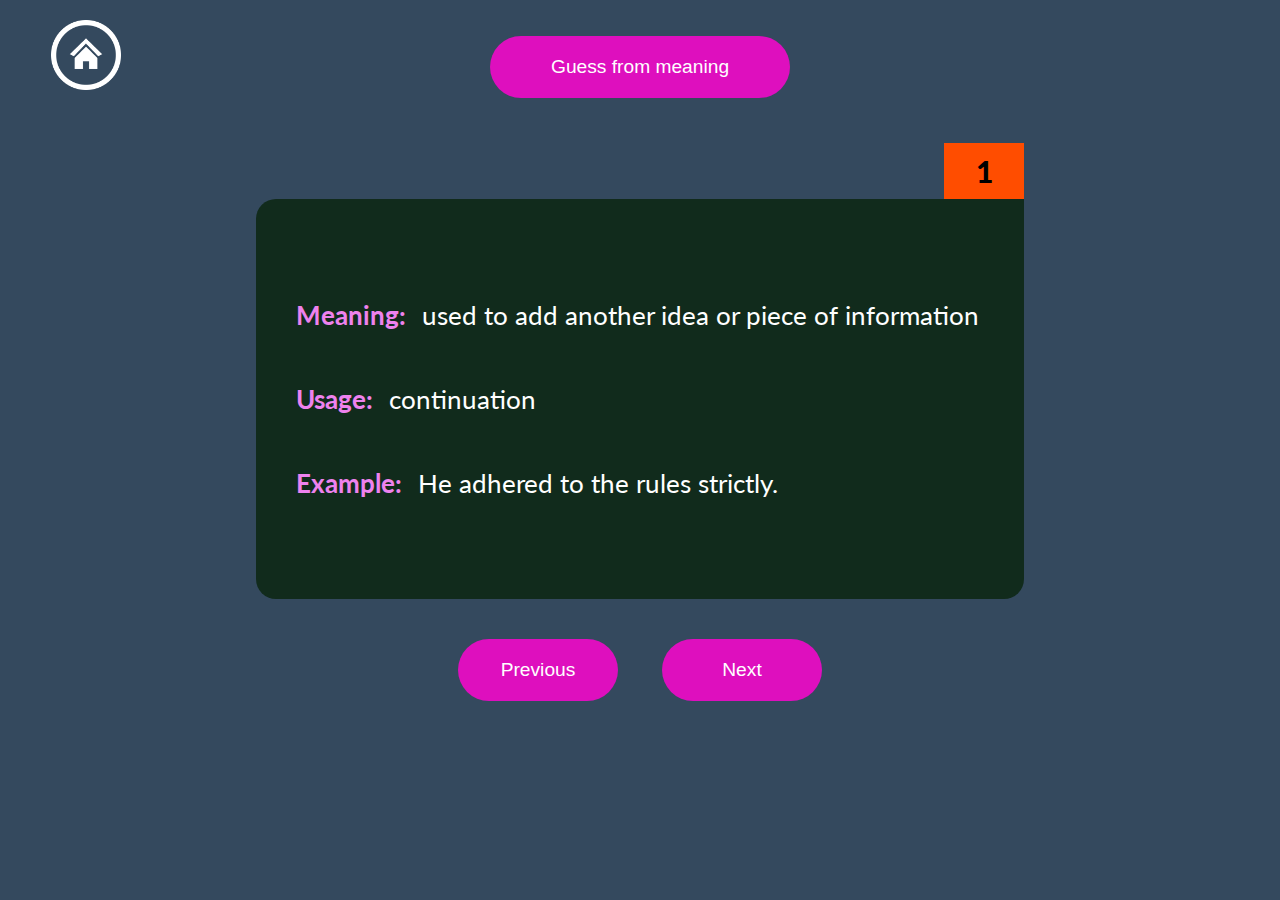
==== connector.html @ 6e9f924d "Add files via upload" ====
<!DOCTYPE html>
<html lang="en">

<head>
    <meta charset="UTF-8">
    <meta name="viewport" content="width=device-width, initial-scale=1.0">
    <title>Flashcards</title>
    <link rel="stylesheet" href="style.css">
</head>

<body>
    <a href="index.html"><img src="home-icon.png" alt="Home Page" id="home"></a>
    <div class="flashcard-container">
        <button id="flipMe">Guess from meaning</button>
        <div class="flashcard flipped" id="flashcard">
            <span id="sn">1</span>
            <div class="front">
                <p id="word">Also</p>
            </div>
            <div class="back">
                <p><span class="ext">Meaning: </span><span id="definition">used to add another idea or piece of
                        information
                    </span></p>
                    
                <p><span class="ext">Usage: </span> <span id="usage">continuation</span></p>
                <p><span class="ext">Example: </span> <span id="examples">He adhered to the rules strictly.</span></p>

            </div>
        </div>
        <div class="controls">
            <button id="previous">Previous</button>
            <button id="next">Next</button>
        </div>
    </div>
    <script src="script.js"></script>
</body>

</html>
---- style.css ----
@import url('https://fonts.googleapis.com/css2?family=Lato:wght@400;700&display=swap');
@import url('https://fonts.googleapis.com/css2?family=Lato:wght@900&display=swap');

html,
body {
    width: 100%;
    height: 100%;
    margin: 0;
    padding: 0;
    font-family: 'Lato', sans-serif;
    /* Changed font family to Lato */
    background-color: #34495e;
    /* Darker background color */
    overflow: hidden;
    /* Hide scrolling */
}

.lato-black {
    font-size: 48px;
    font-family: "Lato", sans-serif;
    font-weight: 900;
    font-style: normal;
    position: absolute;
    color: white;
    letter-spacing: 1.4px;
}

.heading{
    text-shadow: 2px 2px 2px whitesmoke;
    left: 51%;
    transform: translateX(-51%);
    top: 12%;
}

.name{
    text-shadow: 2px 2px 2px rgb(155, 0, 239);
    color: #de0fbe;
    font-size: 26px;
    top: 1%;
    right: 2%;
}

button {
    padding: 20px 40px;
    background-color: #de0fbe;
    color: white;
    border: none;
    cursor: pointer;
    border-radius: 34px;
    margin: 0 20px;
    transition: background-color 0.4s ease, transform 0.2s ease;
    font-size: 1.2em;
    width: 160px;
}

button:hover {
    background-color: #dd00ff;
    /* Darker shade on hover */
    box-shadow: -2px 2px 8px #9f07b4;
}

button:focus {
    outline: none;
    box-shadow: 2px 2px 1px #460050;
}

#flipMe {
    position: absolute;
    width: 300px;
    top: 4%;
}

.flashcard-container {
    margin: 0;
    padding: 0;
    width: 100%;
    /* Full width */
    height: 100%;
    /* Full height */
    display: flex;
    justify-content: center;
    align-items: center;
    flex-direction: column;
}

.flashcard {
    width: 60%;
    /* Use 90% for smaller screens */
    height: 80%;
    /* Adjust height to make it responsive */
    max-height: 400px;
    /* Optional: set a max height */
    background: transparent;
    /* Changed to white for contrast */
    /* Increased border radius */
    display: flex;
    justify-content: center;
    align-items: center;
    text-align: center;
    position: relative;
    transform-style: preserve-3d;
    transition: transform 0.8s cubic-bezier(0.25, 0.1, 0.25, 1), box-shadow 0.5s ease-in-out;
    /* Smoother transitions */
    cursor: pointer;
}

#sn {
    width: 60px;
    height: 36px;
    font-size: 30px;
    font-weight: 900;
    position: absolute;
    z-index: 5;
    top: -56px;
    right: 0;
    background-color: #ff4d00;
    padding: 10px;
    text-align: center;
}

.flashcard .front,
.flashcard .back {
    border: none;
    position: absolute;
    width: 100%;
    height: 100%;
    font-size: 40px;
    backface-visibility: hidden;
    display: flex;
    justify-content: center;
    flex-direction: column;
    padding: 40px;
    /* Increased padding */
    box-sizing: border-box;
    outline: none;
}

.flashcard .back {
    text-align: left;
    align-items: start;
    font-size: 26px;
}

.ext {
    font-weight: bold;
    color: violet;
    margin-right: 10px;
}

.flashcard .front {
    background-color: #004574;
    /* Changed front color */
    color: #ffffff;
    /* Font color for the front */
    border-radius: 20px 0px 20px 20px;
    /* Increased border radius */
}

.flashcard .back {
    background-color: #112b1c;
    /* Changed back color */
    color: #ffffff;
    /* Font color for the back */
    transform: rotateY(180deg);
    border-radius: 20px 0px 20px 20px;
    /* Increased border radius */
}

.flashcard.flipped {
    transform: rotateY(180deg);
}

.flashcard.flipped #sn {
    top: -56px;
    left: 0;
    transform: rotateY(180deg);
}

.controls {
    margin-top: 40px;
    /* Increased margin */
}


button:active {
    transform: scale(0.95);
}

.button-container{
    width: 100%;
    height: 100%;
    display: flex;
    justify-content: center;
    align-items: center;
    flex-direction: column;
}

.button-container button{
    width: 300px;
    margin-bottom: 20px;
}

#home{
    position: absolute;
    width: 70px;
    top: 20px;
    left: 51px;
    color: white;
}

@media (max-width: 768px) {
    .flashcard {
        width: 90%;
        /* Adjusted for smaller screens */
        height: 260px;
        /* Allow height to adjust based on content */
    }

    #sn {
        width: 40px;
        height: 30px;
        font-size: 25px;
        top: -50px;
    }

    .flashcard.flipped #sn {
        top: -50px;
    }

    .flashcard-container {
        display: block;
        text-align: center;
        padding: 0;
    }


    .flashcard .back {
        font-size: 21px;
        text-align: left;
        padding: 20px 15px;
        font-size: 18px;
    }

    .flashcard .front {
        font-size: 30px;
    }

    .flashcard {
        margin: 135px auto 0px auto;
    }

    #flipMe {
        margin-top: 80px;
        position: relative;
    }

    .controls {
        margin-top: 60px;
    }

    button {
        padding: 15px 20px;
        margin: 0 4%;
        font-size: 19px;
        width: 140px;
    }

    .button-container button{
        padding: 20px 40px;
        margin-bottom: 20px;
    }

    #home {
        left: 50%;
        transform: translateX(-50%);
    }   
}
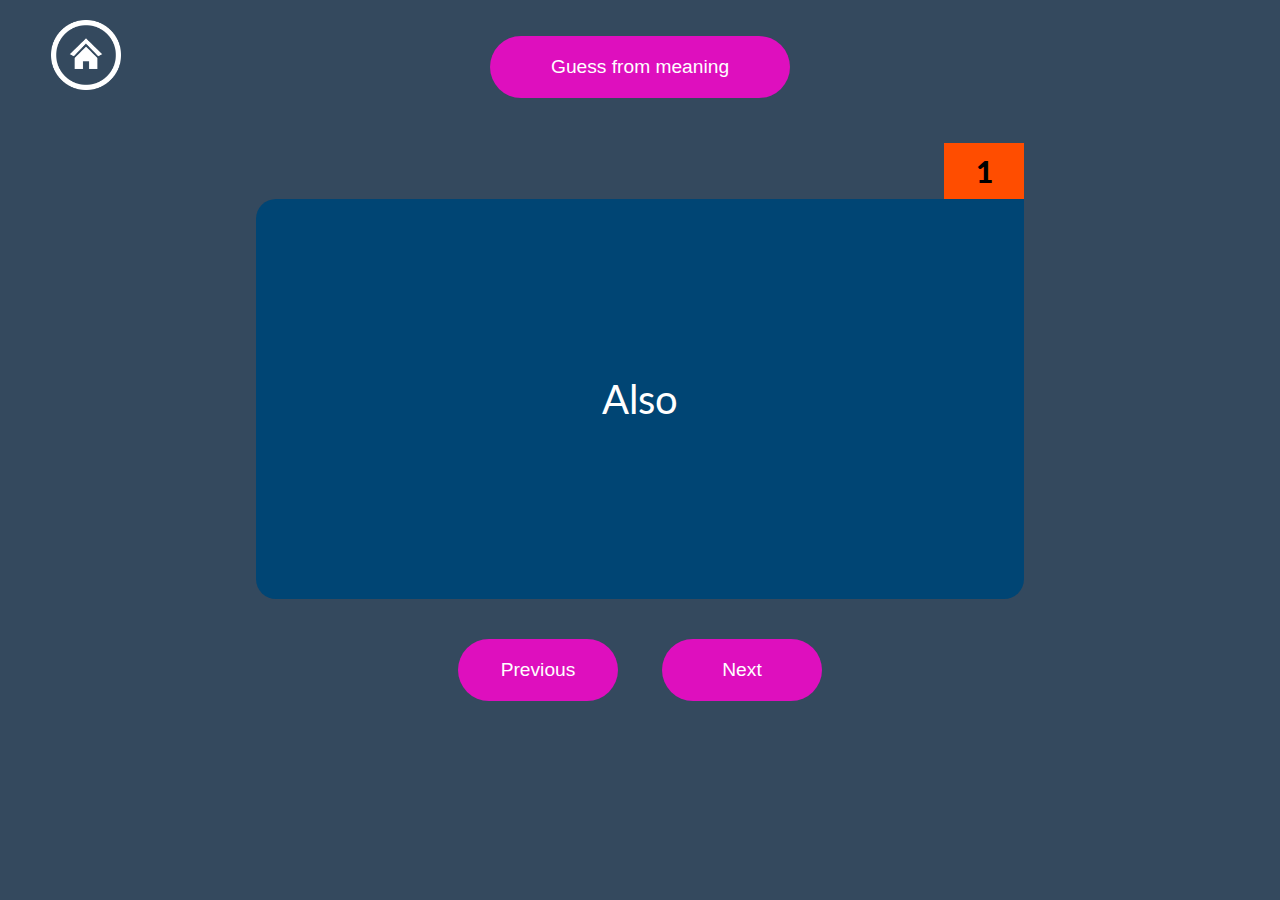
==== commit 9ccbdfcc: "Update connector.html" ====
--- a/connector.html
+++ b/connector.html
@@ -32,7 +32,7 @@
             <button id="next">Next</button>
         </div>
     </div>
-    <script src="script.js"></script>
+    <script src="connector.js"></script>
 </body>
 
-</html>+</html>
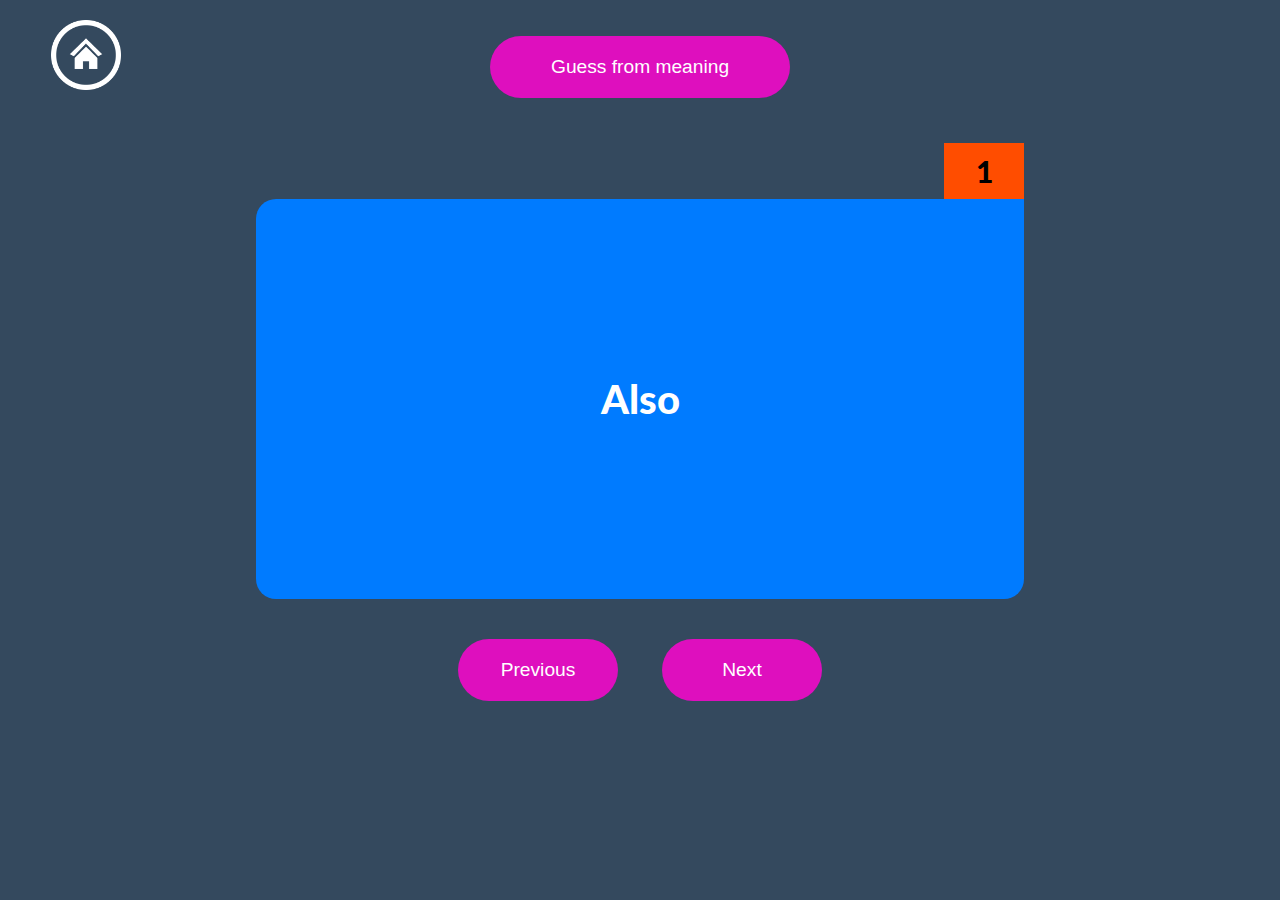
==== commit 84b34e87: "Add files via upload" ====
--- a/connector.html
+++ b/connector.html
@@ -18,6 +18,7 @@
                 <p id="word">Also</p>
             </div>
             <div class="back">
+                <p><span class="ext" id="back_side_word">Also</span><span class="ext" id="nepali">पालन गर्नु</span></p>
                 <p><span class="ext">Meaning: </span><span id="definition">used to add another idea or piece of
                         information
                     </span></p>
@@ -35,4 +36,4 @@
     <script src="connector.js"></script>
 </body>
 
-</html>
+</html>--- a/style.css
+++ b/style.css
@@ -25,14 +25,14 @@
     letter-spacing: 1.4px;
 }
 
-.heading{
+.heading {
     text-shadow: 2px 2px 2px whitesmoke;
     left: 51%;
     transform: translateX(-51%);
-    top: 12%;
-}
-
-.name{
+    top: 6%;
+}
+
+.name {
     text-shadow: 2px 2px 2px rgb(155, 0, 239);
     color: #de0fbe;
     font-size: 26px;
@@ -141,25 +141,42 @@
     font-size: 26px;
 }
 
+#back_side_word, #nepali{
+    color: #ff007f;
+    font-weight: 900;
+    font-size: 30px;
+    text-shadow: -1px -1px 0px #292828;
+}
+
+#nepali{
+    margin-left: 5px;
+}
+
+p:has(#nepali) {
+    width: 100%;
+    text-align: center;
+}
+
 .ext {
     font-weight: bold;
-    color: violet;
+    color: #000;
     margin-right: 10px;
 }
 
 .flashcard .front {
-    background-color: #004574;
+    background-color: #007bff ;
     /* Changed front color */
     color: #ffffff;
+    font-weight: 900;
     /* Font color for the front */
     border-radius: 20px 0px 20px 20px;
     /* Increased border radius */
 }
 
 .flashcard .back {
-    background-color: #112b1c;
+    background-color: #02ec88;
     /* Changed back color */
-    color: #ffffff;
+    color: #063f3f;
     /* Font color for the back */
     transform: rotateY(180deg);
     border-radius: 20px 0px 20px 20px;
@@ -186,7 +203,7 @@
     transform: scale(0.95);
 }
 
-.button-container{
+.button-container {
     width: 100%;
     height: 100%;
     display: flex;
@@ -195,12 +212,12 @@
     flex-direction: column;
 }
 
-.button-container button{
-    width: 300px;
+.button-container button {
+    width: 320px;
     margin-bottom: 20px;
 }
 
-#home{
+#home {
     position: absolute;
     width: 70px;
     top: 20px;
@@ -212,7 +229,7 @@
     .flashcard {
         width: 90%;
         /* Adjusted for smaller screens */
-        height: 260px;
+        height: 300px;
         /* Allow height to adjust based on content */
     }
 
@@ -245,8 +262,13 @@
         font-size: 30px;
     }
 
+    #back_side_word, #nepali{
+        font-size: 22px;
+        text-shadow: none;
+    }
+
     .flashcard {
-        margin: 135px auto 0px auto;
+        margin: 105px auto 0px auto;
     }
 
     #flipMe {
@@ -255,7 +277,7 @@
     }
 
     .controls {
-        margin-top: 60px;
+        margin-top: 40px;
     }
 
     button {
@@ -265,7 +287,7 @@
         width: 140px;
     }
 
-    .button-container button{
+    .button-container button {
         padding: 20px 40px;
         margin-bottom: 20px;
     }
@@ -273,6 +295,10 @@
     #home {
         left: 50%;
         transform: translateX(-50%);
-    }   
-}
-
+    }
+
+    .button-container{
+        margin-top: 40px;
+    }
+
+}